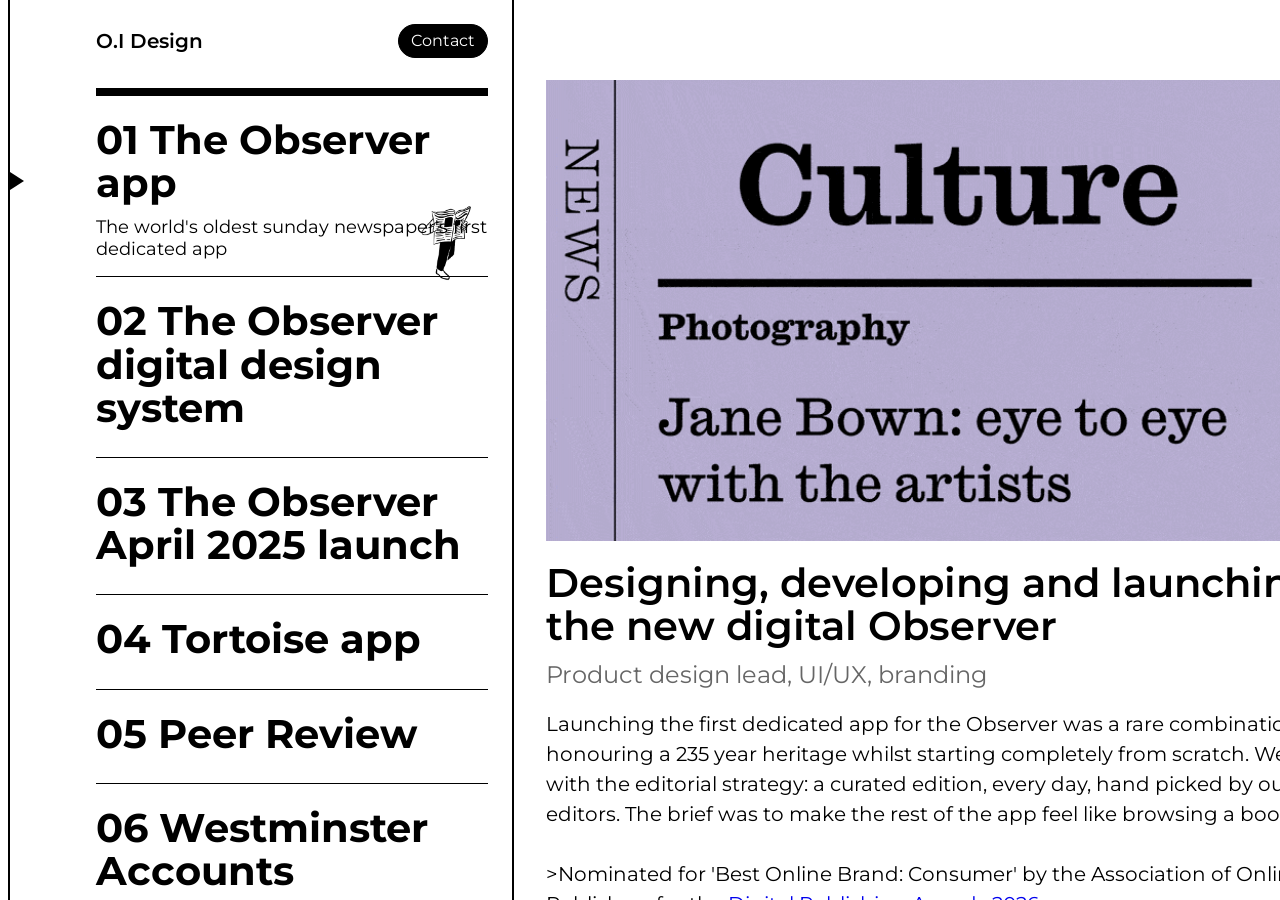
==== index.html @ 5a74a3e2 "Fix missing panel-images/ path prefix on panel 2 images Co-Authored-By: Claude Sonnet 4.6 <noreply@a" ====
<!doctype html>
<html lang="en">
<head>
  <meta charset="UTF-8" />
  <meta name="viewport" content="width=device-width, initial-scale=1.0" />
  <title>O.I. Design</title>
  <link rel="preconnect" href="https://fonts.googleapis.com" />
  <link rel="preconnect" href="https://fonts.gstatic.com" crossorigin />
  <link rel="stylesheet" href="https://fonts.googleapis.com/css2?family=Montserrat:wght@400;600;700&display=swap" />
  <link rel="stylesheet" href="oscaringhamdesign.css" />
</head>
<body>
  <div class="top-bar">
    <header class="page-title">O.I Design</header>
    <a class="primary-cta" href="mailto:oscaringham3@gmail.com">Contact</a>
  </div>

  <aside class="timeline" aria-hidden="true">
    <span class="timeline-line"></span>
    <span class="timeline-pointer" id="timelinePointer"></span>
  </aside>

  <main class="projects" id="projectsList">
    <section id="observer-app" class="project-item is-active" data-panel-id="project-panel-1">
      <h2 class="project-title">01 The Observer app</h2>
      <p class="project-subtitle">The world's oldest sunday newspaper's first dedicated app</p>
      <img class="project-badge" src="badge-images/02 Observer launch.gif" alt="" />
    </section>
    <section id="observer-brand" class="project-item" data-panel-id="project-panel-2">
      <h2 class="project-title">02 The Observer digital design system</h2>
      <p class="project-subtitle">The grids, guides and framework of the new design system</p>
      <img class="project-badge" src="badge-images/01 Observer app.gif" alt="" />
    </section>
    <section id="observer-launch" class="project-item" data-panel-id="project-panel-3">
      <h2 class="project-title">03 The Observer April 2025 launch</h2>
      <p class="project-subtitle">The interim online platform</p>
      <img class="project-badge" src="badge-images/03 Observer brand.gif" alt="" />
    </section>
    <section id="tortoise-app" class="project-item" data-panel-id="project-panel-4">
      <h2 class="project-title">04 Tortoise app</h2>
      <p class="project-subtitle">Audio app for dedicated on-platform listeners</p>
      <img class="project-badge" src="badge-images/04 audio app.png" alt="" />
    </section>
    <section id="peer-review" class="project-item" data-panel-id="project-panel-5">
      <h2 class="project-title">05 Peer Review</h2>
      <p class="project-subtitle">A visual guide to the House of Lords</p>
      <img class="project-badge" src="badge-images/05 peer-review-small.gif" alt="" />
    </section>
    <section id="westminster-accounts" class="project-item" data-panel-id="project-panel-6">
      <h2 class="project-title">06 Westminster Accounts</h2>
      <p class="project-subtitle">A tool to track influence, money and power in politics</p>
      <img class="project-badge" src="badge-images/06 Westminster Accounts.gif" alt="" />
    </section>
    <section id="foodlio" class="project-item" data-panel-id="project-panel-7">
      <h2 class="project-title">07 Foodlio</h2>
      <p class="project-subtitle">AI powered recipe analysis app</p>
      <img class="project-badge" src="badge-images/07_Foodlio_Favicon.png" alt="" />
    </section>
    <section id="about" class="project-item" data-panel-id="project-panel-10">
      <h2 class="project-title">08 About</h2>
      <p class="project-subtitle"></p>
      <img class="project-badge" src="badge-images/08_black and white headshot oscar ingham.png" alt="" />
    </section>
    <button class="back-to-top" type="button">Back to top</button>
  </main>

  <div hidden>
    <template id="project-panel-1">
      <img class="panel-content-image" src="panel-images/01 a observer spines cover.gif" alt="Observer app" />
      <h3 class="panel-content-title">Designing, developing and launching the new digital Observer</h3>
      <p class="panel-content-subtitle">Product design lead, UI/UX, branding</p>
      <p class="panel-content-body">Launching the first dedicated app for the Observer was a rare combination of honouring a 235 year heritage whilst starting completely from scratch. We began with the editorial strategy: a curated edition, every day, hand picked by our editors. The brief was to make the rest of the app feel like browsing a book store.</p>
      <p class="panel-content-body"><br>>Nominated for 'Best Online Brand: Consumer' by the Association of Online Publishers for the <a href="https://www.ukaop.org/digital-publishing-awards/finalists-2026" target="_blank" rel="noopener noreferrer">Digital Publishing Awards 2026</a> </p>
      <div class="panel-content-video">
        <iframe title="vimeo-player" src="https://player.vimeo.com/video/1186931242?h=0abb4373ba" frameborder="0" referrerpolicy="strict-origin-when-cross-origin" allow="autoplay; fullscreen; picture-in-picture; clipboard-write; encrypted-media; web-share" allowfullscreen></iframe>
      </div>
      <p class="panel-content-body">Initial 'Bookstore' concept sketch, with Mobile, Tablet and Desktop breakpoints:</p>
      <img class="panel-content-image" src="panel-images/01 a bookstore.png" alt="Observer app" />
      <p class="panel-content-body">Daily digital flatplan design, from wireframe to final UI:</p>
      <img class="panel-content-image" src="panel-images/01 b flatplan.png" alt="Observer app" />
      <p class="panel-content-body">Book spine concept and final execution:</p>
      <img class="panel-content-image" src="panel-images/01 c book spines.png" alt="Observer app" />
      <p class="panel-content-body">Book spine animation specifications for 'open' spine with haptic feedback:</p>
      <img class="panel-content-image" src="panel-images/01 d book spine animation.png" alt="Observer app" />
      <p class="panel-content-body">Audio player design and features:</p>
      <img class="panel-content-image" src="panel-images/01 e audio.png" alt="Observer app" />
        <br>Creative director: Jon Hill<br>
Digital editor: Basia Cummings<br>
Senior digital editor: Claudia Williams<br>
Product lead: Holly Cook<br>
Head of photography: Jon Jones<br>
Production: Elaine McCallig and Brad Gray<br>
Social: Tomini Babs<br>
Front end development: AND Digital<br>
Back end development: goodylabs</p>
    </template>
    <template id="project-panel-2">
      <img class="panel-content-image" src="panel-images/02-0 app favicon animation.gif" alt="Observer design" />
      <h3 class="panel-content-title">Branding the new Observer</h3>
      <p class="panel-content-subtitle">Component library design, type hierarchy and colour palette</p>
      <img class="panel-content-image" src="panel-images/02-a observer-design.png" alt="Observer design" />
      <img class="panel-content-image" src="panel-images/01 observer app.png" alt="Observer design" />
      <img class="panel-content-image" src="panel-images/02-c observer puzzle animations.gif" alt="Observer design" />
      <p class="panel-content-body">Key areas I was responsible for:</p>
      <ul class="panel-content-list">
        <li>Leading the design of the component library, type hierarchy and colour palette</li>
        <li>Designing the layout of each tab/ page, from editorial sections, to audio, to puzzles</li>
        <li>Briefing and managing a team of internal and external product designers</li>
        <li>Pitching to key stakeholders and editors</li>
        <li>Delivering and handing-off design work to two development teams (one managing front end, one back end) with simultaneous sprints</li>
        <li>QA testing and user testing</li>
        <li>Training the digital production team (editors, subs, photo editors)</li>
        <li>Building and designing our email newsletters</li>
        <li>Spot illustrations for pages, articles and puzzles</li>
      </ul>
      <img class="panel-content-image" src="panel-images/02-b observer icons.png" alt="Observer icons" />
    </template>
    <template id="project-panel-3">
      <img class="panel-content-image" src="panel-images/03-web-launch-day-gif-wide-ezgif.com-optimize.gif" alt="Observer web launch" />
      <h3 class="panel-content-title">The first pass at the Observer's digital presence</h3>
      <p class="panel-content-subtitle">What we launched with in April 2025</p>
      <p class="panel-content-body">I oversaw the interim website launch during the transition of ownership from The Guardian to Tortoise Media. We quickly iterated on Tortoise’s existing website to design something that felt distinct but also adopted the brand we inherited.</p>
    </template>
    <template id="project-panel-4">
      <img class="panel-content-image" src="panel-images/04-Tortoise audio app.jpg" alt="Tortoise audio app" />
      <h3 class="panel-content-title">Re-designing the Tortoise app towards audio journalism</h3>
      <p class="panel-content-subtitle">Re-design, UX/UI</p>
      <p class="panel-content-body">In June 2023, I lead the design of the Tortoise news app as we pivoted towards audio journalism, with the aim to increase member engagement through curation and habit formation After the launch, on-platform listens increased 10x.</p>
      <p class="panel-content-body">Here's some of the key features:
        <ul>
          <li>A seamless listening experience</li>
          <li>Download and add episodes to your queue, and pause and restart from where you left off</li>
          <li>Personalised feed – discover more of what you want by following your favourite journalists, topics and shows</li>
          <li>Build your own playlist with all your favourites</li>
          <li>Editorially curated playlists by Tortoise editors</li>
          <li>Uncompromising audio quality. All our podcasts are now available in premium audio sound</li>
        </ul>
      </p>
    </template>
    <template id="project-panel-5">
      <img class="panel-content-image" src="panel-images/05 Peer review cover.jpg" alt="Peer Review cover" />
      <h3 class="panel-content-title">Shedding light onto the world's largest unelected chamber</h3>
      <br>
      <p class="panel-content-body">The Peer Review tool is a visual guide to one of the world's largest unelected chambers. Our aim was to lift the lid on the House of Lords, and explain who's in it, how it operates and, ultimately, why an understanding of this matters. I designed and directed our stop-motion led narrative piece, as well as the user journeys/ user interface of our interactive tool. You can read more about what went on behind the scenes in this piece I wrote: <a href="https://observer.co.uk/news/politics/article/peer-review-behind-the-scenes">Click here</a></p>
      <br>
      <img class="panel-content-image" src="panel-images/05-chess-pattern_cover-image-ezgif.com-optimize.gif" alt="Peer Review chess pattern" />
    </template>
    <template id="project-panel-6">
      <img class="panel-content-image" src="panel-images/06 Westminster accounts 1 cover.png" alt="Westminster Accounts cover" />
      <h3 class="panel-content-title">Tortoise x Sky News: The Westminster Accounts</h3>
      <p class="panel-content-body">In the spirit of transparency, the Westminster Accounts is the first fully searchable database of the money flowing into the British political system. Tortoise were commissioned by Sky News to turn a huge database of donations into something digestable.</p><br>
      <p class="panel-content-body">I led the UX/UI of the tool, driving the conceptualisation and execution. The tool has since been used by over half a million people, and has received awards from The Press Gazette, The Society of Editors' Media Freedom Awards 2023 and The Royal Television Society Journalism awards 2024.</p>
      <img class="panel-content-image" src="panel-images/06 Westminster accounts 2 detail.png" alt="Westminster Accounts detail" />
    </template>
    <template id="project-panel-7">
      <img class="panel-content-image" src="panel-images/07 Foodlio cover image.jpg" alt="Foodlio" />
      <h3 class="panel-content-title">Goodreads, for recipes</h3>
      <p class="panel-content-body">Through a combination of Claude and Visual Studio Code, I have been designing, building and iterating on an app called ‘Foodlio’. AI analysis features allow the user to create recipes in seconds, save them to a ‘digital recipe binder’ and share with friends.
        <br>
The key features of the app so far:
        <ol>
          <li>Scan a photo of your dish to generate recipe and ingredient list</li>
          <li>Create groups and set cooking challenges</li>
          <li>Like, comment, rate and save other peoples recipes</li>
        </ol>
      </p>
    </template>
    <template id="project-panel-10">
      <img class="panel-content-image panel-content-image--portrait" src="badge-images/08_black and white headshot oscar ingham.png" alt="Oscar Ingham" />
      <h3 class="panel-content-title">About me</h3>
      <p class="panel-content-subtitle">Senior product designer</p>
      <p class="panel-content-body">My job is to find the best ways to sell and tell a story. That means working across the newsroom, including: stakeholders, engineers, data scientists, audio producers, marketing, production, designers, puzzle editors, and sometimes – chefs. I’ve delivered large scale projects, such as the initial Observer website after its acquisition by Tortoise Media, or the digital re-brand and launch of the first dedicated Observer app. I’ve also collaborated with clients like Sky News on The Westminster Accounts, and The Open Society Foundation on The Peer Review.<br><br>
Links:<br>
E: <a href="mailto:oscaringham3@gmail.com">oscaringham3@gmail.com</a><br>
Instagram: @oscaringhamdesign</p>
    </template>
  </div>

  <aside class="case-panel" id="casePanel" aria-hidden="true">
    <div class="case-panel-inner">
      <button class="panel-back" id="panelBackButton" type="button">Back</button>
      <div class="panel-content" id="panelContent"></div>
    </div>
  </aside>

  <script src="oscaringhamdesign.js"></script>
</body>
</html>
---- oscaringhamdesign.css ----
:root {
  --text: #000000;
  --bg: #ffffff;
  --subtitle: #000000;
}

* {
  box-sizing: border-box;
}

html {
  background: var(--bg);
}

body {
  margin: 0;
  background: var(--bg);
  color: var(--text);
  font-family: "Montserrat", Inter, sans-serif;
}

.top-bar {
  position: fixed;
  top: 24px;
  left: 96px;
  right: 16px;
  display: flex;
  align-items: center;
  justify-content: space-between;
  z-index: 7;
}

.page-title {
  margin: 0;
  font-size: 20px;
  color: #000000;
  font-weight: 600;
}

.primary-cta {
  display: inline-block;
  text-decoration: none;
  position: static;
  border: 1px solid #000000;
  border-radius: 999px;
  background: #000000;
  color: #ffffff;
  font-size: 16px;
  line-height: 1;
  padding: 8px 12px;
  cursor: pointer;
}

.back-to-top {
  display: block;
  width: 100%;
  margin-top: 16px;
  padding: 20px 32px;
  border: 1px solid #000000;
  border-radius: 999px;
  background: #ffffff;
  color: #000000;
  font-size: 16px;
  font-family: inherit;
  cursor: pointer;
}

.timeline {
  position: fixed;
  top: 0;
  bottom: 0;
  left: 8px;
  width: 18px;
  pointer-events: none;
  z-index: 3;
}

.timeline-line {
  position: absolute;
  top: 0;
  bottom: 0;
  left: 0;
  width: 2px;
  background: #000000;
}

.timeline-pointer {
  position: absolute;
  left: 2px;
  top: 80px;
  width: 0;
  height: 0;
  border-top: 9px solid transparent;
  border-bottom: 9px solid transparent;
  border-left: 14px solid #000000;
  transform: translateY(-50%);
  transition: top 220ms cubic-bezier(0.22, 1, 0.36, 1);
  will-change: top;
}

.projects {
  width: min(900px, 100%);
  height: 100vh;
  overflow-y: auto;
  overflow-anchor: none;
  scroll-behavior: smooth;
  scroll-snap-type: y mandatory;
  scroll-padding-top: 88px;
  padding: 88px 16px calc(100vh - 88px) 96px;
  -ms-overflow-style: none;
  scrollbar-width: none;
}

.projects::-webkit-scrollbar {
  display: none;
}

.projects.is-reflowing {
  scroll-snap-type: none;
}

.project-item {
  scroll-snap-align: start;
  scroll-snap-stop: always;
  display: flex;
  flex-direction: column;
  justify-content: flex-start;
  position: relative;
  padding: 22px 0 16px;
  border-top: 1px solid #000000;
  opacity: 1;
  transition: opacity 120ms ease;
  cursor: pointer;
}

.project-title {
  margin: 0;
  font-size: 40px;
  line-height: 1.08;
  color: #000000;
  font-weight: 700;
}

.project-subtitle {
  margin: 12px 0 0;
  font-size: 18px;
  color: var(--subtitle);
  opacity: 0;
  transform: translateY(-6px);
  max-height: 0;
  overflow: hidden;
  transition: opacity 100ms ease-out, transform 100ms ease-out, max-height 130ms ease-out;
}

.project-item.is-active .project-subtitle {
  opacity: 1;
  transform: translateY(0);
  max-height: 56px;
}

.project-item.is-active {
  border-top-width: 8px;
}

.project-badge {
  position: absolute;
  right: 0;
  bottom: -8px;
  width: 80px;
  height: 80px;
  object-fit: cover;
  z-index: 2;
  opacity: 0;
  visibility: hidden;
  pointer-events: none;
  transition: opacity 120ms ease;
}

.project-item.is-active .project-badge {
  opacity: 1;
  visibility: visible;
}

.projects.is-reflowing .project-subtitle {
  transition: none;
}

.project-cta {
  display: none;
  margin-top: 16px;
  align-self: flex-start;
  border: 1px solid #000000;
  border-radius: 999px;
  background-color: #ffffff;
  color: #000000;
  font-size: 14px;
  line-height: 1;
  padding: 10px 12px;
  cursor: pointer;
}

.project-cta-label {
  display: inline-block;
  margin-right: 8px;
}

.project-cta-icon {
  display: inline-block;
  font-weight: 700;
}

.case-panel {
  position: fixed;
  top: 0;
  right: -100%;
  bottom: 0;
  width: calc(100% - 32px);
  background: #ffffff;
  border-left: 2px solid #000000;
  transition: right 360ms cubic-bezier(0.22, 1, 0.36, 1);
  z-index: 20;
  pointer-events: none;
  overflow-y: auto;
}

.case-panel.is-open {
  right: 0;
  pointer-events: auto;
}

.case-panel.is-pinned {
  right: 0;
  pointer-events: auto;
}

.case-panel-inner {
  padding: 24px 32px 48px;
}

.panel-content > *:first-child {
  margin-top: 0;
}

.panel-back {
  position: sticky;
  top: 0;
  z-index: 1;
  margin: 0 0 20px;
  padding: 8px 12px;
  border: 1px solid #000000;
  background: #ffffff;
  color: #000000;
  font-size: 14px;
  cursor: pointer;
}

.panel-content-title {
  margin: 0;
  max-width: 820px;
  font-size: 40px;
  line-height: 1.08;
  color: #000000;
  font-weight: 600;
}

.panel-content-subtitle {
  margin: 12px 0 20px;
  max-width: 820px;
  font-size: 24px;
  color: #666666;
}

.panel-content-image {
  display: block;
  width: 100%;
  max-width: 820px;
  height: auto;
  margin-bottom: 20px;
}

.panel-content-video {
  position: relative;
  width: 100%;
  max-width: 820px;
  aspect-ratio: 16 / 9;
  margin-top: 32px;
  margin-bottom: 32px;
}

.panel-content-video iframe {
  position: absolute;
  inset: 0;
  width: 100%;
  height: 100%;
  border: 0;
}

.panel-content-body {
  margin: 0;
  max-width: 820px;
  font-size: 20px;
  line-height: 1.5;
  color: #000000;
}

.panel-content li {
  font-size: 20px;
  line-height: 1.6;
  max-width: 820px;
  margin-bottom: 6px;
}

.panel-content ul,
.panel-content ol,
.panel-content-list {
  max-width: 820px;
  margin: 8px 0 16px;
  padding-left: 1.5em;
}

.panel-content-image--portrait {
  width: auto;
  max-width: 280px;
}

@media (min-width: 1100px) {
  .project-item:hover .project-badge {
    opacity: 1;
    visibility: visible;
  }

  .top-bar {
    right: calc(60vw + 24px);
  }

  .projects {
    position: fixed;
    top: 0;
    bottom: 0;
    left: 0;
    right: auto;
    width: 40vw;
    height: 100vh;
    padding: 88px 24px calc(100vh - 88px) 96px;
    scroll-padding-top: 88px;
    z-index: 6;
  }

  .case-panel {
    top: 0;
    right: 0;
    bottom: 0;
    left: 40vw;
    transform: none;
    pointer-events: auto;
  }

  .panel-back {
    display: none;
  }

  .case-panel-inner {
    padding-top: 80px;
  }
}

@media (max-width: 1099px) {
  .project-cta {
    display: inline-flex;
    align-items: center;
    visibility: hidden;
    opacity: 0;
    pointer-events: none;
  }

  .project-item.is-active .project-cta {
    visibility: visible;
    opacity: 1;
    pointer-events: auto;
  }
}

@media (max-width: 640px) {
  .top-bar {
    left: 64px;
    right: 16px;
  }

  .timeline {
    left: 8px;
    top: 0;
  }

  .projects {
    padding: 88px 24px calc(100vh - 88px) 64px;
  }

  .case-panel {
    left: 32px;
  }

  .case-panel-inner {
    padding: 20px 20px 36px;
  }

  .project-title {
    font-size: 40px;
  }
}
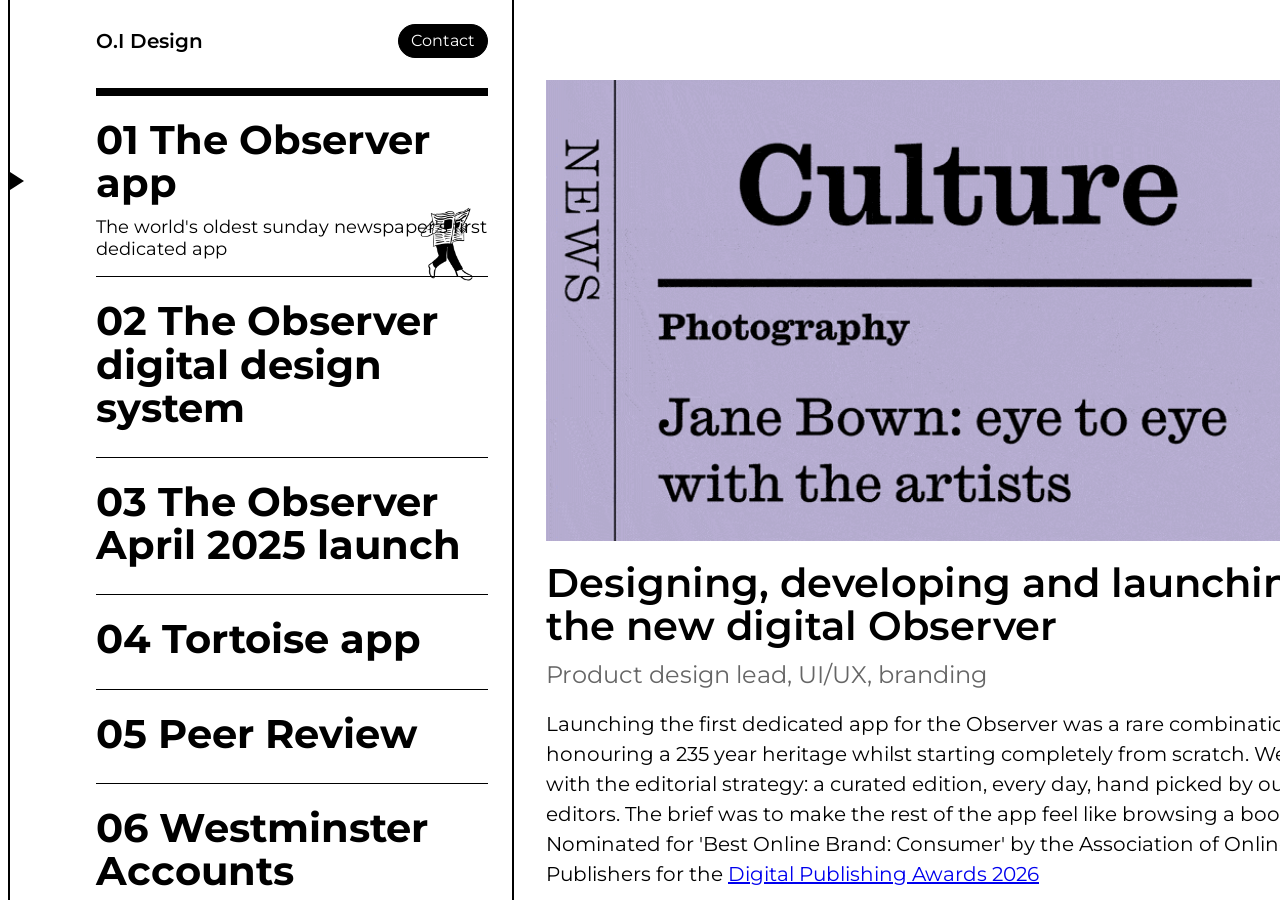
==== commit 8b2b8a82: "Add spacing after AOP awards paragraph; clean up stray br tag Co-Authored-By: Claude Sonnet 4.6 <nor" ====
--- a/index.html
+++ b/index.html
@@ -70,7 +70,7 @@
       <h3 class="panel-content-title">Designing, developing and launching the new digital Observer</h3>
       <p class="panel-content-subtitle">Product design lead, UI/UX, branding</p>
       <p class="panel-content-body">Launching the first dedicated app for the Observer was a rare combination of honouring a 235 year heritage whilst starting completely from scratch. We began with the editorial strategy: a curated edition, every day, hand picked by our editors. The brief was to make the rest of the app feel like browsing a book store.</p>
-      <p class="panel-content-body"><br>>Nominated for 'Best Online Brand: Consumer' by the Association of Online Publishers for the <a href="https://www.ukaop.org/digital-publishing-awards/finalists-2026" target="_blank" rel="noopener noreferrer">Digital Publishing Awards 2026</a> </p>
+      <p class="panel-content-body" style="margin-bottom: 32px;">Nominated for 'Best Online Brand: Consumer' by the Association of Online Publishers for the <a href="https://www.ukaop.org/digital-publishing-awards/finalists-2026" target="_blank" rel="noopener noreferrer">Digital Publishing Awards 2026</a></p>
       <div class="panel-content-video">
         <iframe title="vimeo-player" src="https://player.vimeo.com/video/1186931242?h=0abb4373ba" frameborder="0" referrerpolicy="strict-origin-when-cross-origin" allow="autoplay; fullscreen; picture-in-picture; clipboard-write; encrypted-media; web-share" allowfullscreen></iframe>
       </div>
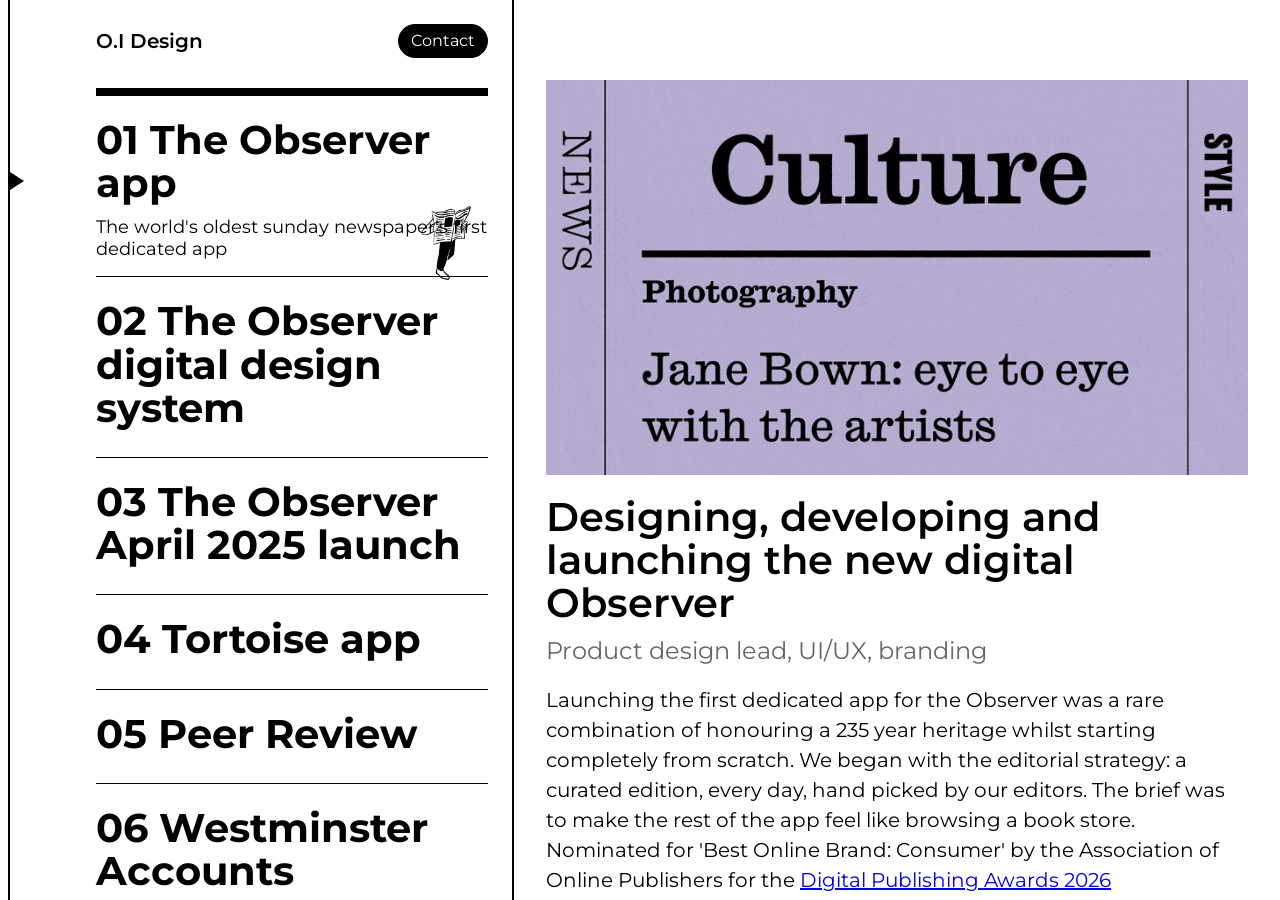
==== commit 94218525: "Temporarily hide video embed while mobile bug is investigated Co-Authored-By: Claude Sonnet 4.6 <nor" ====
--- a/index.html
+++ b/index.html
@@ -71,9 +71,11 @@
       <p class="panel-content-subtitle">Product design lead, UI/UX, branding</p>
       <p class="panel-content-body">Launching the first dedicated app for the Observer was a rare combination of honouring a 235 year heritage whilst starting completely from scratch. We began with the editorial strategy: a curated edition, every day, hand picked by our editors. The brief was to make the rest of the app feel like browsing a book store.</p>
       <p class="panel-content-body" style="margin-bottom: 32px;">Nominated for 'Best Online Brand: Consumer' by the Association of Online Publishers for the <a href="https://www.ukaop.org/digital-publishing-awards/finalists-2026" target="_blank" rel="noopener noreferrer">Digital Publishing Awards 2026</a></p>
+      <!-- video embed temporarily hidden
       <div class="panel-content-video">
         <iframe title="vimeo-player" src="https://player.vimeo.com/video/1186931242?h=0abb4373ba" frameborder="0" referrerpolicy="strict-origin-when-cross-origin" allow="autoplay; fullscreen; picture-in-picture; clipboard-write; encrypted-media; web-share" allowfullscreen></iframe>
       </div>
+      -->
       <p class="panel-content-body">Initial 'Bookstore' concept sketch, with Mobile, Tablet and Desktop breakpoints:</p>
       <img class="panel-content-image" src="panel-images/01 a bookstore.png" alt="Observer app" />
       <p class="panel-content-body">Daily digital flatplan design, from wireframe to final UI:</p>
@@ -98,9 +100,14 @@
       <img class="panel-content-image" src="panel-images/02-0 app favicon animation.gif" alt="Observer design" />
       <h3 class="panel-content-title">Branding the new Observer</h3>
       <p class="panel-content-subtitle">Component library design, type hierarchy and colour palette</p>
+      <p class="panel-content-body">Colour palette system:</p>
       <img class="panel-content-image" src="panel-images/02-a observer-design.png" alt="Observer design" />
+      <p class="panel-content-body">App promo pack shot:</p>
       <img class="panel-content-image" src="panel-images/01 observer app.png" alt="Observer design" />
+      <p class="panel-content-body">Puzzle spot illustations:</p>
       <img class="panel-content-image" src="panel-images/02-c observer puzzle animations.gif" alt="Observer design" />
+      <p class="panel-content-body">Icon set:</p>
+      <img class="panel-content-image" src="panel-images/02-b observer icons.png" alt="Observer icons" />
       <p class="panel-content-body">Key areas I was responsible for:</p>
       <ul class="panel-content-list">
         <li>Leading the design of the component library, type hierarchy and colour palette</li>
@@ -113,7 +120,6 @@
         <li>Building and designing our email newsletters</li>
         <li>Spot illustrations for pages, articles and puzzles</li>
       </ul>
-      <img class="panel-content-image" src="panel-images/02-b observer icons.png" alt="Observer icons" />
     </template>
     <template id="project-panel-3">
       <img class="panel-content-image" src="panel-images/03-web-launch-day-gif-wide-ezgif.com-optimize.gif" alt="Observer web launch" />
--- a/oscaringhamdesign.css
+++ b/oscaringhamdesign.css
@@ -212,24 +212,25 @@
 .case-panel {
   position: fixed;
   top: 0;
-  right: -100%;
+  right: 0;
   bottom: 0;
-  width: calc(100% - 32px);
+  left: 32px;
   background: #ffffff;
   border-left: 2px solid #000000;
-  transition: right 360ms cubic-bezier(0.22, 1, 0.36, 1);
+  transform: translateX(100%);
+  transition: transform 360ms cubic-bezier(0.22, 1, 0.36, 1);
   z-index: 20;
   pointer-events: none;
   overflow-y: auto;
 }
 
 .case-panel.is-open {
-  right: 0;
+  transform: translateX(0);
   pointer-events: auto;
 }
 
 .case-panel.is-pinned {
-  right: 0;
+  transform: none;
   pointer-events: auto;
 }
 
@@ -285,6 +286,23 @@
   aspect-ratio: 16 / 9;
   margin-top: 32px;
   margin-bottom: 32px;
+}
+
+.panel-content-video.video-ready {
+  background: #111;
+  cursor: pointer;
+}
+
+.panel-content-video.video-ready::after {
+  content: '▶';
+  position: absolute;
+  inset: 0;
+  display: flex;
+  align-items: center;
+  justify-content: center;
+  font-size: 48px;
+  color: #fff;
+  opacity: 0.85;
 }
 
 .panel-content-video iframe {
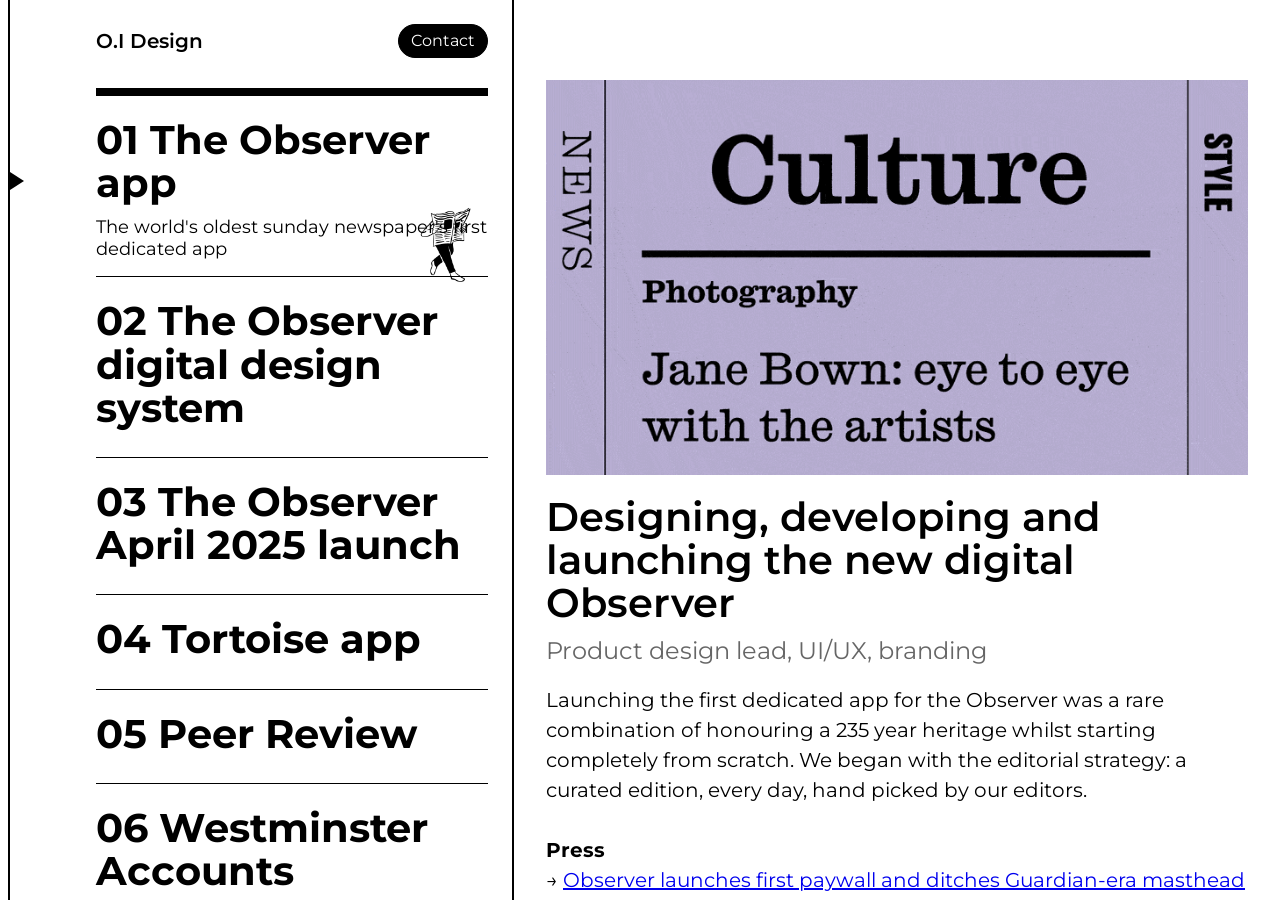
==== commit d3671d74: "Update Observer app panel with new slide images, press links, and copy Co-Authored-By: Claude Sonnet" ====
--- a/index.html
+++ b/index.html
@@ -28,7 +28,7 @@
     </section>
     <section id="observer-brand" class="project-item" data-panel-id="project-panel-2">
       <h2 class="project-title">02 The Observer digital design system</h2>
-      <p class="project-subtitle">The grids, guides and framework of the new design system</p>
+      <p class="project-subtitle">The grids, guides and framework of the new brand</p>
       <img class="project-badge" src="badge-images/01 Observer app.gif" alt="" />
     </section>
     <section id="observer-launch" class="project-item" data-panel-id="project-panel-3">
@@ -69,23 +69,35 @@
       <img class="panel-content-image" src="panel-images/01 a observer spines cover.gif" alt="Observer app" />
       <h3 class="panel-content-title">Designing, developing and launching the new digital Observer</h3>
       <p class="panel-content-subtitle">Product design lead, UI/UX, branding</p>
-      <p class="panel-content-body">Launching the first dedicated app for the Observer was a rare combination of honouring a 235 year heritage whilst starting completely from scratch. We began with the editorial strategy: a curated edition, every day, hand picked by our editors. The brief was to make the rest of the app feel like browsing a book store.</p>
-      <p class="panel-content-body" style="margin-bottom: 32px;">Nominated for 'Best Online Brand: Consumer' by the Association of Online Publishers for the <a href="https://www.ukaop.org/digital-publishing-awards/finalists-2026" target="_blank" rel="noopener noreferrer">Digital Publishing Awards 2026</a></p>
+      <p class="panel-content-body">Launching the first dedicated app for the Observer was a rare combination of honouring a 235 year heritage whilst starting completely from scratch. We began with the editorial strategy: a curated edition, every day, hand picked by our editors.</p>
+      <p class="panel-content-body"><br><b>Press</b></p>
+      <p class="panel-content-body" style="margin-bottom: 32px;">→ <a href="https://pressgazette.co.uk/paywalls/observer-launches-first-paywall-and-ditches-guardian-era-masthead/" target="_blank" rel="noopener noreferrer">Observer launches first paywall and ditches Guardian-era masthead</a><i> Dominic Ponsford, Press Gazette</i><br>→ <a href="https://www.inpublishing.co.uk/articles/the-observer-launches-its-first-ever-digital-subscription-26039" target="_blank" rel="noopener noreferrer">The Observer launches its first-ever digital subscription</a><i> InPublishing</i></p>
+
       <!-- video embed temporarily hidden
       <div class="panel-content-video">
         <iframe title="vimeo-player" src="https://player.vimeo.com/video/1186931242?h=0abb4373ba" frameborder="0" referrerpolicy="strict-origin-when-cross-origin" allow="autoplay; fullscreen; picture-in-picture; clipboard-write; encrypted-media; web-share" allowfullscreen></iframe>
       </div>
       -->
-      <p class="panel-content-body">Initial 'Bookstore' concept sketch, with Mobile, Tablet and Desktop breakpoints:</p>
-      <img class="panel-content-image" src="panel-images/01 a bookstore.png" alt="Observer app" />
-      <p class="panel-content-body">Daily digital flatplan design, from wireframe to final UI:</p>
-      <img class="panel-content-image" src="panel-images/01 b flatplan.png" alt="Observer app" />
-      <p class="panel-content-body">Book spine concept and final execution:</p>
-      <img class="panel-content-image" src="panel-images/01 c book spines.png" alt="Observer app" />
-      <p class="panel-content-body">Book spine animation specifications for 'open' spine with haptic feedback:</p>
-      <img class="panel-content-image" src="panel-images/01 d book spine animation.png" alt="Observer app" />
-      <p class="panel-content-body">Audio player design and features:</p>
-      <img class="panel-content-image" src="panel-images/01 e audio.png" alt="Observer app" />
+      <p class="panel-content-body">A key part of the design brief was to make the app & website feel like browsing a book store. The editorially curated daily edition was the 'island of books' you encounter on the shop floor. The 'book shelves' flanking the book store symbolise the browsing experience, organised by section/category.</p>
+      <img class="panel-content-image" src="panel-images/01 Slide 1 – bookstore.jpg" alt="Observer app" />
+      <p class="panel-content-body">The homepage of the app and website would follow the same formula each day; a curated selection of content organised by importance. The top selection would have a note from editorial about why it has been selected, and why it's important.</p>
+      <br>
+      <img class="panel-content-image" src="panel-images/01 Slide 2 – flatplan.jpg" alt="Observer app" />
+      <p class="panel-content-body">The featured content blocks were heavily inspired by book covers, and were designed to be read across mobile, tablet and desktop.<br></p>
+      <br>
+      <img class="panel-content-image" src="panel-images/01 Slide 3 – breakpoints.jpg" alt="Observer app" />
+      <p class="panel-content-body">The landing page of the app is the curated edition, which sits in the centre of the bottom navigation tab. On the far left, we have the key sections; a bookshelf browsing experience where users can search by section. Second from the left is the audio tab housing podcasts and video content. On the far right we have your personal 'Library' where saved and followed content lives. Second from the right we have the 'Puzzles' tab – a key driver of habitual app traffic.<br></p>
+      <br>
+      <img class="panel-content-image" src="panel-images/01 Slide 5 – App tabs.jpg" alt="Observer app" />
+      <p class="panel-content-body">For the browsing experience within the app, the joruneys, interaction and desgin took influence from browsing 'bookshelves'. We landed on 6 main sections, across audio, articles and video: News, Culture, Style, Ideas, Sport, Food. We wanted each of these sections to have equal importance; to quote James Harding quoting Chimamanda Ngozi Adichie ‘dignity is as important as food’.<br></p>
+      <br>
+      <img class="panel-content-image" src="panel-images/01 Slide 6 – spines concept.jpg" alt="Observer app" />
+      <img class="panel-content-image" src="panel-images/01 Slide 7 – spine sections.jpg" alt="Observer app" />
+      <img class="panel-content-image" src="panel-images/01 Slide 8 – spine transition.jpg" alt="Observer app" />
+      <img class="panel-content-image" src="panel-images/01 Slide 9 – spine breakpoints.jpg" alt="Observer app" />
+      <p class="panel-content-body">Audio player design and interaction:</p>
+      <img class="panel-content-image" src="panel-images/01 Slide 10 – audio pages.jpg" alt="Observer app" />
+      <p class="panel-content-body">
         <br>Creative director: Jon Hill<br>
 Digital editor: Basia Cummings<br>
 Senior digital editor: Claudia Williams<br>
@@ -100,6 +112,7 @@
       <img class="panel-content-image" src="panel-images/02-0 app favicon animation.gif" alt="Observer design" />
       <h3 class="panel-content-title">Branding the new Observer</h3>
       <p class="panel-content-subtitle">Component library design, type hierarchy and colour palette</p>
+      <p class="panel-content-body" style="margin-bottom: 32px;"><br>Nominated for 'Best Online Brand: Consumer' by the <i>Association of Online Publishers</i> for the <a href="https://www.ukaop.org/digital-publishing-awards/finalists-2026" target="_blank" rel="noopener noreferrer">Digital Publishing Awards 2026</a></p>
       <p class="panel-content-body">Colour palette system:</p>
       <img class="panel-content-image" src="panel-images/02-a observer-design.png" alt="Observer design" />
       <p class="panel-content-body">App promo pack shot:</p>
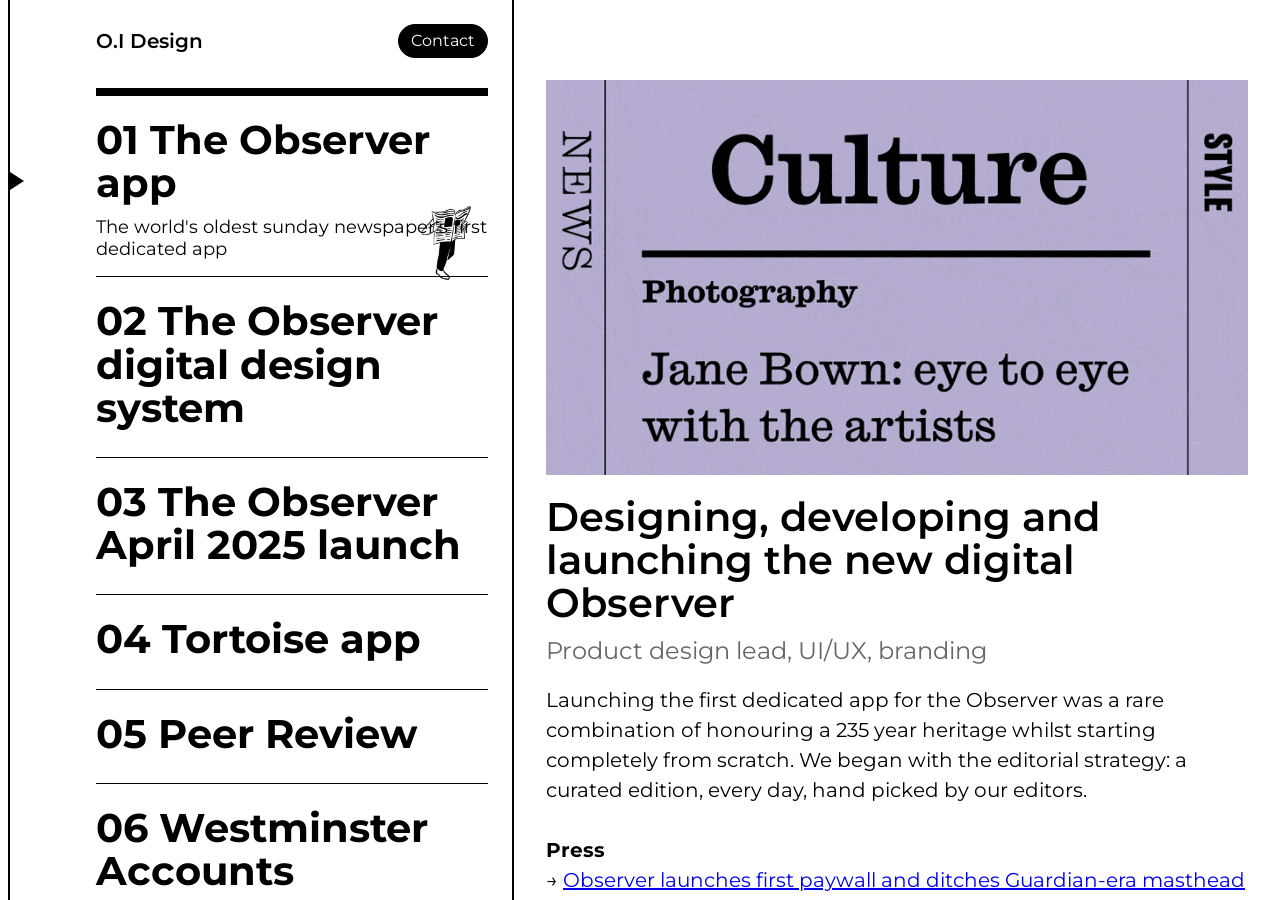
==== commit a28b8735: "Update panels 2–4 with new slide images and copy; update brand subtitle Co-Authored-By: Claude Sonne" ====
--- a/index.html
+++ b/index.html
@@ -28,7 +28,7 @@
     </section>
     <section id="observer-brand" class="project-item" data-panel-id="project-panel-2">
       <h2 class="project-title">02 The Observer digital design system</h2>
-      <p class="project-subtitle">The grids, guides and framework of the new brand</p>
+      <p class="project-subtitle">The ingredients of the new brand</p>
       <img class="project-badge" src="badge-images/01 Observer app.gif" alt="" />
     </section>
     <section id="observer-launch" class="project-item" data-panel-id="project-panel-3">
@@ -109,18 +109,24 @@
 Back end development: goodylabs</p>
     </template>
     <template id="project-panel-2">
-      <img class="panel-content-image" src="panel-images/02-0 app favicon animation.gif" alt="Observer design" />
+      <img class="panel-content-image" src="panel-images/02 Observer O animation.gif" alt="Observer design" />
       <h3 class="panel-content-title">Branding the new Observer</h3>
       <p class="panel-content-subtitle">Component library design, type hierarchy and colour palette</p>
-      <p class="panel-content-body" style="margin-bottom: 32px;"><br>Nominated for 'Best Online Brand: Consumer' by the <i>Association of Online Publishers</i> for the <a href="https://www.ukaop.org/digital-publishing-awards/finalists-2026" target="_blank" rel="noopener noreferrer">Digital Publishing Awards 2026</a></p>
-      <p class="panel-content-body">Colour palette system:</p>
-      <img class="panel-content-image" src="panel-images/02-a observer-design.png" alt="Observer design" />
-      <p class="panel-content-body">App promo pack shot:</p>
-      <img class="panel-content-image" src="panel-images/01 observer app.png" alt="Observer design" />
+      <p class="panel-content-body" style="margin-bottom: 32px;">→ Nominated for 'Best Online Brand: Consumer' by the <i>Association of Online Publishers</i> for the <a href="https://www.ukaop.org/digital-publishing-awards/finalists-2026" target="_blank" rel="noopener noreferrer">Digital Publishing Awards 2026</a></p>
+      <p class="panel-content-body">Colour palette:</p>
+      <img class="panel-content-image" src="panel-images/02 slide 1 Colour palette.jpg" alt="Observer design" />
+      <p class="panel-content-body">Content design heirarchy:</p>
+      <img class="panel-content-image" src="panel-images/02 slide 2 content heirarchy.jpg" alt="Observer design" />
+      <img class="panel-content-image" src="panel-images/02 slide 3 feature card design.jpg" alt="Observer design" />
+      <img class="panel-content-image" src="panel-images/02 slide 4 feature card pattern.jpg" alt="Observer design" />
+      <p class="panel-content-body">Custom icon set:</p>
+      <img class="panel-content-image" src="panel-images/02 slide 5 icon set.jpg" alt="Observer design" />
+      <p class="panel-content-body">Component design system:</p>
+      <img class="panel-content-image" src="panel-images/02 slide 6 buttons.jpg" alt="Observer design" />
       <p class="panel-content-body">Puzzle spot illustations:</p>
       <img class="panel-content-image" src="panel-images/02-c observer puzzle animations.gif" alt="Observer design" />
-      <p class="panel-content-body">Icon set:</p>
-      <img class="panel-content-image" src="panel-images/02-b observer icons.png" alt="Observer icons" />
+      <p class="panel-content-body">Promotional packshot:</p>
+      <img class="panel-content-image" src="panel-images/02 slide 8 packshot.jpg" alt="Observer design" />
       <p class="panel-content-body">Key areas I was responsible for:</p>
       <ul class="panel-content-list">
         <li>Leading the design of the component library, type hierarchy and colour palette</li>
@@ -135,16 +141,30 @@
       </ul>
     </template>
     <template id="project-panel-3">
-      <img class="panel-content-image" src="panel-images/03-web-launch-day-gif-wide-ezgif.com-optimize.gif" alt="Observer web launch" />
+      <img class="panel-content-image" src="panel-images/03 Slide 1 Observer_digital and print_pack_shot.jpg" alt="Observer web launch" />
       <h3 class="panel-content-title">The first pass at the Observer's digital presence</h3>
       <p class="panel-content-subtitle">What we launched with in April 2025</p>
+      <p class="panel-content-body" style="margin-bottom: 32px;">→ <a href="https://pressgazette.co.uk/publishers/nationals/observer-tortoise-launch//" target="_blank" rel="noopener noreferrer">Tortoise plans for The Observer: ‘We can buck the market trend’
+      </a><i> Charlotte Tobitt, Press Gazette</i></p>
       <p class="panel-content-body">I oversaw the interim website launch during the transition of ownership from The Guardian to Tortoise Media. We quickly iterated on Tortoise’s existing website to design something that felt distinct but also adopted the brand we inherited.</p>
+     <br>
+      <img class="panel-content-image" src="panel-images/03 slide 3 -web-launch-day-gif-wide.gif" alt="Observer design" />
+      <br>
+      <img class="panel-content-image" src="panel-images/03 slide 2 Observer_digital_pack_shot_website.jpg" alt="Observer design" />
     </template>
     <template id="project-panel-4">
-      <img class="panel-content-image" src="panel-images/04-Tortoise audio app.jpg" alt="Tortoise audio app" />
-      <h3 class="panel-content-title">Re-designing the Tortoise app towards audio journalism</h3>
+      <img class="panel-content-image" src="panel-images/04 slide 1 Tortoise audio app.jpg" alt="Tortoise audio app" />
+      <h3 class="panel-content-title">Re-designing the Tortoise app</h3>
       <p class="panel-content-subtitle">Re-design, UX/UI</p>
       <p class="panel-content-body">In June 2023, I lead the design of the Tortoise news app as we pivoted towards audio journalism, with the aim to increase member engagement through curation and habit formation After the launch, on-platform listens increased 10x.</p>
+      <img class="panel-content-image" src="panel-images/04 Slide 2 Colour.png" alt="Tortoise audio app" />
+      <img class="panel-content-image" src="panel-images/04 Slide 3 type.png" alt="Tortoise audio app" />
+      <img class="panel-content-image" src="panel-images/04 slide 5 story card.jpg" alt="Tortoise audio app" />
+      <img class="panel-content-image" src="panel-images/04 Slide 4 components.png" alt="Tortoise audio app" />
+      <img class="panel-content-image" src="panel-images/04 slide 6 user flow.png" alt="Tortoise audio app" />
+      <img class="panel-content-image" src="panel-images/04 slide 7 promo trailer.jpg" alt="Tortoise audio app" />
+
+
       <p class="panel-content-body">Here's some of the key features:
         <ul>
           <li>A seamless listening experience</li>
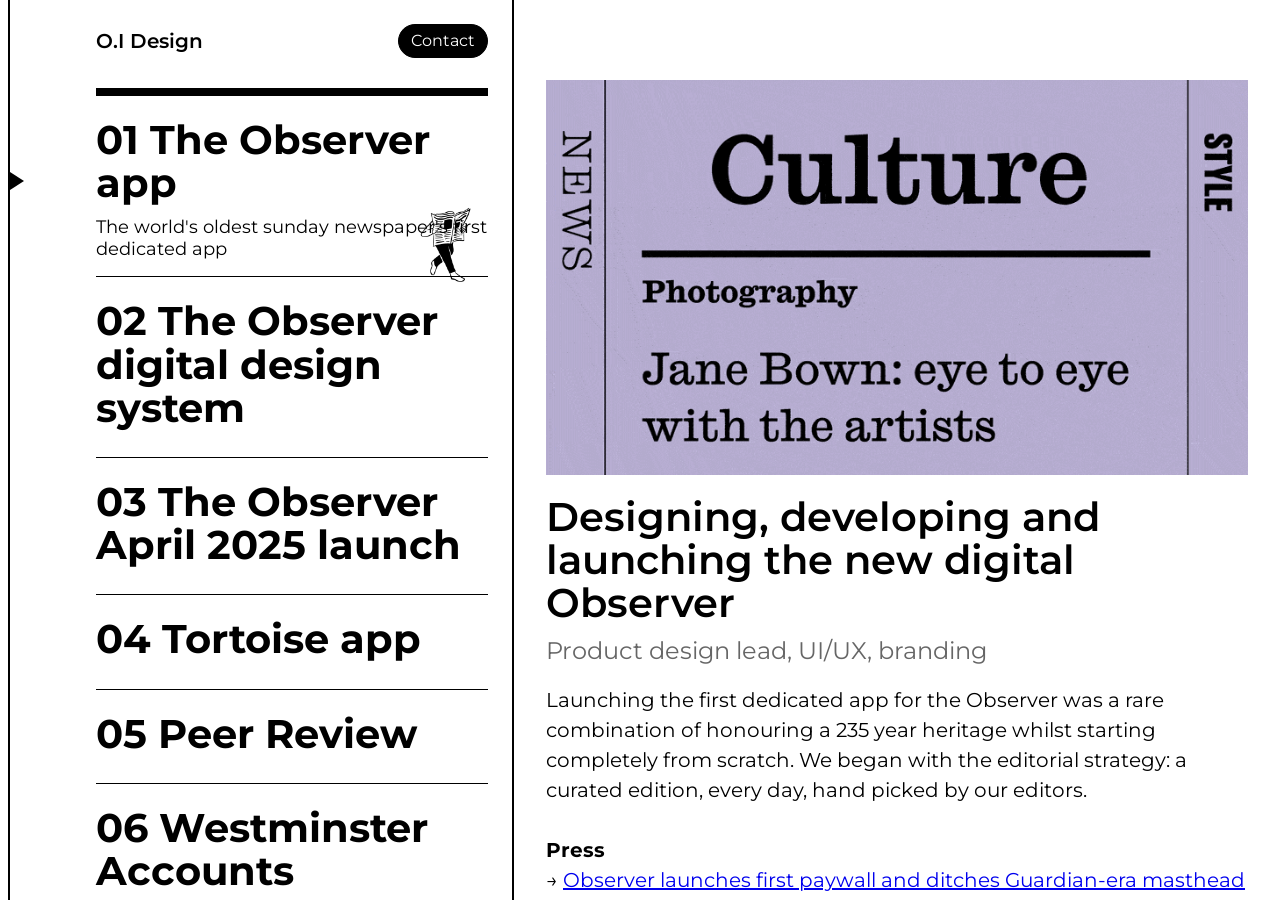
==== commit fb64850a: "Update panels 3–7: new copy, press/award links, and images for Peer Review and Westminster Accounts " ====
--- a/index.html
+++ b/index.html
@@ -142,8 +142,8 @@
     </template>
     <template id="project-panel-3">
       <img class="panel-content-image" src="panel-images/03 Slide 1 Observer_digital and print_pack_shot.jpg" alt="Observer web launch" />
-      <h3 class="panel-content-title">The first pass at the Observer's digital presence</h3>
-      <p class="panel-content-subtitle">What we launched with in April 2025</p>
+      <h3 class="panel-content-title">The first dedicated website for The Observer under Tortoise Media</h3>
+      <p class="panel-content-subtitle">Product design lead, UI/UX</p>
       <p class="panel-content-body" style="margin-bottom: 32px;">→ <a href="https://pressgazette.co.uk/publishers/nationals/observer-tortoise-launch//" target="_blank" rel="noopener noreferrer">Tortoise plans for The Observer: ‘We can buck the market trend’
       </a><i> Charlotte Tobitt, Press Gazette</i></p>
       <p class="panel-content-body">I oversaw the interim website launch during the transition of ownership from The Guardian to Tortoise Media. We quickly iterated on Tortoise’s existing website to design something that felt distinct but also adopted the brand we inherited.</p>
@@ -157,6 +157,8 @@
       <h3 class="panel-content-title">Re-designing the Tortoise app</h3>
       <p class="panel-content-subtitle">Re-design, UX/UI</p>
       <p class="panel-content-body">In June 2023, I lead the design of the Tortoise news app as we pivoted towards audio journalism, with the aim to increase member engagement through curation and habit formation After the launch, on-platform listens increased 10x.</p>
+      <br>
+      <p class="panel-content-body" style="margin-bottom: 32px;">→ Promo video for audio app launch <a href="https://vimeo.com/940536771" target="_blank" rel="noopener noreferrer">watch here</a></p>
       <img class="panel-content-image" src="panel-images/04 Slide 2 Colour.png" alt="Tortoise audio app" />
       <img class="panel-content-image" src="panel-images/04 Slide 3 type.png" alt="Tortoise audio app" />
       <img class="panel-content-image" src="panel-images/04 slide 5 story card.jpg" alt="Tortoise audio app" />
@@ -179,21 +181,34 @@
     <template id="project-panel-5">
       <img class="panel-content-image" src="panel-images/05 Peer review cover.jpg" alt="Peer Review cover" />
       <h3 class="panel-content-title">Shedding light onto the world's largest unelected chamber</h3>
+      <p class="panel-content-subtitle">Product design lead, UI/UX</p>
       <br>
       <p class="panel-content-body">The Peer Review tool is a visual guide to one of the world's largest unelected chambers. Our aim was to lift the lid on the House of Lords, and explain who's in it, how it operates and, ultimately, why an understanding of this matters. I designed and directed our stop-motion led narrative piece, as well as the user journeys/ user interface of our interactive tool. You can read more about what went on behind the scenes in this piece I wrote: <a href="https://observer.co.uk/news/politics/article/peer-review-behind-the-scenes">Click here</a></p>
       <br>
+      <p class="panel-content-body" style="margin-bottom: 32px;">→ 2025 winner in 'Data Journalism' category at the Royal Statistical Society's <a href="https://rss.org.uk/news-publication/news-publications/2025/general-news/statistical-excellence-in-journalism-awards-2025-w/" target="_blank" rel="noopener noreferrer">Statistical Excellence in Journalism Awards</a></p>
+      <br>
+      <p class="panel-content-body" style="margin-bottom: 32px;">→ Meet the archetypes <a href="https://www.tortoisemedia.com/peer-review-explore-archetypes" target="_blank" rel="noopener noreferrer">explore here</a></p>
+      <img class="panel-content-image" src="panel-images/05 Slide 2 – Peer Review tool.jpg" alt="Tortoise audio app" />
+      <img class="panel-content-image" src="panel-images/05 Slide 3 – Peer Review tool.jpg" alt="Tortoise audio app" />
       <img class="panel-content-image" src="panel-images/05-chess-pattern_cover-image-ezgif.com-optimize.gif" alt="Peer Review chess pattern" />
     </template>
     <template id="project-panel-6">
       <img class="panel-content-image" src="panel-images/06 Westminster accounts 1 cover.png" alt="Westminster Accounts cover" />
       <h3 class="panel-content-title">Tortoise x Sky News: The Westminster Accounts</h3>
+      <p class="panel-content-subtitle">Product design lead, UI/UX</p>
       <p class="panel-content-body">In the spirit of transparency, the Westminster Accounts is the first fully searchable database of the money flowing into the British political system. Tortoise were commissioned by Sky News to turn a huge database of donations into something digestable.</p><br>
-      <p class="panel-content-body">I led the UX/UI of the tool, driving the conceptualisation and execution. The tool has since been used by over half a million people, and has received awards from The Press Gazette, The Society of Editors' Media Freedom Awards 2023 and The Royal Television Society Journalism awards 2024.</p>
+      <p class="panel-content-body">I led the UX/UI of the tool, driving the conceptualisation and execution. The tool has since been used by over half a million people, and has received awards from The Press Gazette, The Society of Editors' Media Freedom Awards 2023 and The Royal Television Society Journalism awards 2024. <a href="https://www.tortoisemedia.com/westminster-accounts-explore" target="_blank" rel="noopener noreferrer">Explore the tool here</a></p>
+      <br>
+      <p class="panel-content-body" style="margin-bottom: 32px;">→ 2023 winner in 'Data Journalism' category at Press Gazette's <a href="https://pressgazette.co.uk/press-gazette-events/future-of-media-awards-winners-2023/" target="_blank" rel="noopener noreferrer">Future of Media Awards</a></p>
+      <p class="panel-content-body">The judges said: <i>“This was one of the seminal digital journalism stories of the last year which has had a massive impact and been widely followed up. It is impressively visualised and has prompted debate in the House of Commons.”</i></p>
+      <br>
+      <img class="panel-content-image" src="panel-images/06 slide 2 Keir Starmer.jpg" alt="Westminster Accounts detail" />
       <img class="panel-content-image" src="panel-images/06 Westminster accounts 2 detail.png" alt="Westminster Accounts detail" />
     </template>
     <template id="project-panel-7">
       <img class="panel-content-image" src="panel-images/07 Foodlio cover image.jpg" alt="Foodlio" />
       <h3 class="panel-content-title">Goodreads, for recipes</h3>
+      <p class="panel-content-subtitle">Founder, developer, designer, UX/UI</p>
       <p class="panel-content-body">Through a combination of Claude and Visual Studio Code, I have been designing, building and iterating on an app called ‘Foodlio’. AI analysis features allow the user to create recipes in seconds, save them to a ‘digital recipe binder’ and share with friends.
         <br>
 The key features of the app so far:
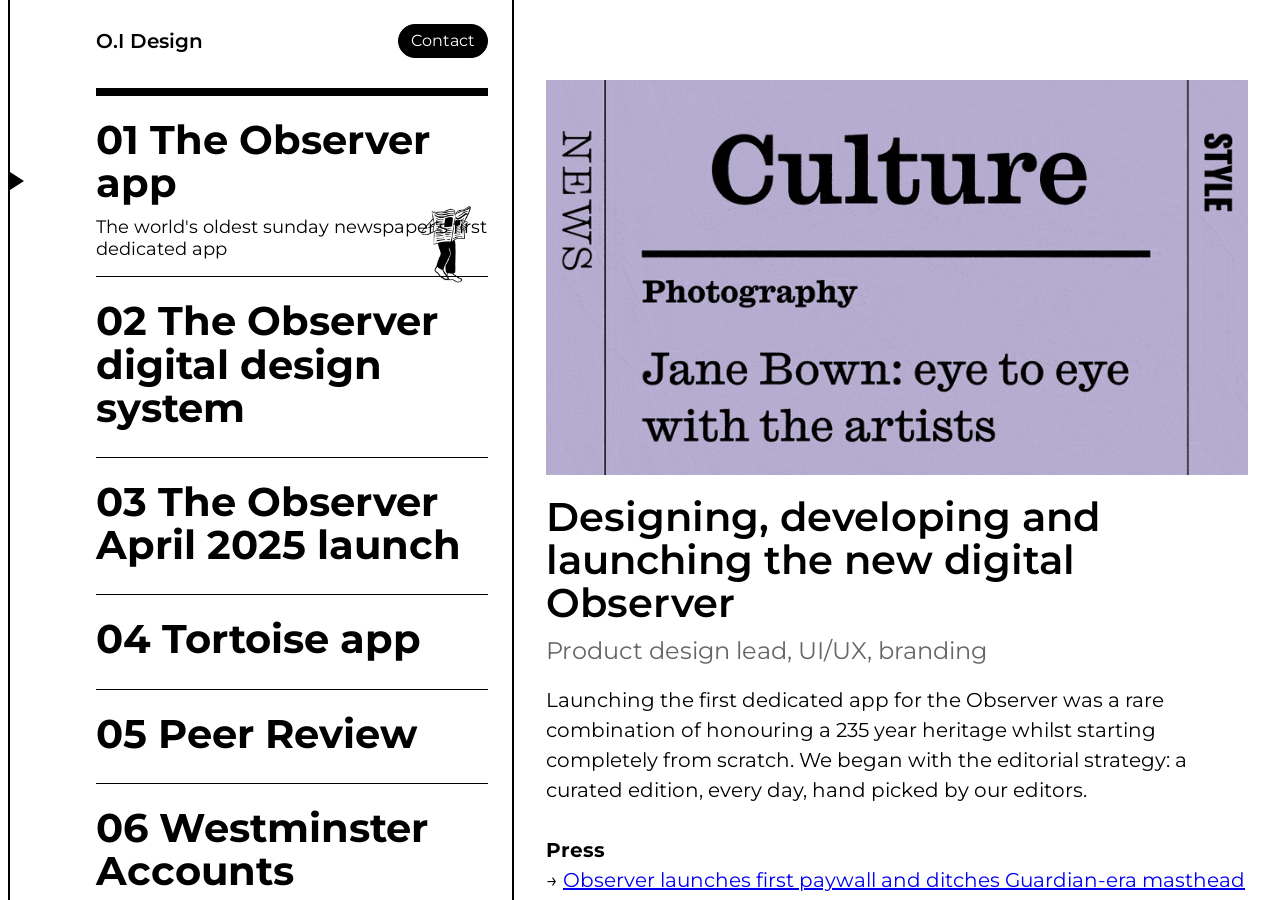
==== commit ffa81cac: "Add 'Explore the app here' link to Foodlio panel Co-Authored-By: Claude Sonnet 4.6 <noreply@anthropi" ====
--- a/index.html
+++ b/index.html
@@ -209,7 +209,7 @@
       <img class="panel-content-image" src="panel-images/07 Foodlio cover image.jpg" alt="Foodlio" />
       <h3 class="panel-content-title">Goodreads, for recipes</h3>
       <p class="panel-content-subtitle">Founder, developer, designer, UX/UI</p>
-      <p class="panel-content-body">Through a combination of Claude and Visual Studio Code, I have been designing, building and iterating on an app called ‘Foodlio’. AI analysis features allow the user to create recipes in seconds, save them to a ‘digital recipe binder’ and share with friends.
+      <p class="panel-content-body">Through a combination of Claude and Visual Studio Code, I have been designing, building and iterating on an app called ‘Foodlio’. AI analysis features allow the user to create recipes in seconds, save them to a ‘digital recipe binder’ and share with friends. <a href="https://foodlio.co.uk" target="_blank" rel="noopener noreferrer">Explore the app here</a></p>
         <br>
 The key features of the app so far:
         <ol>
